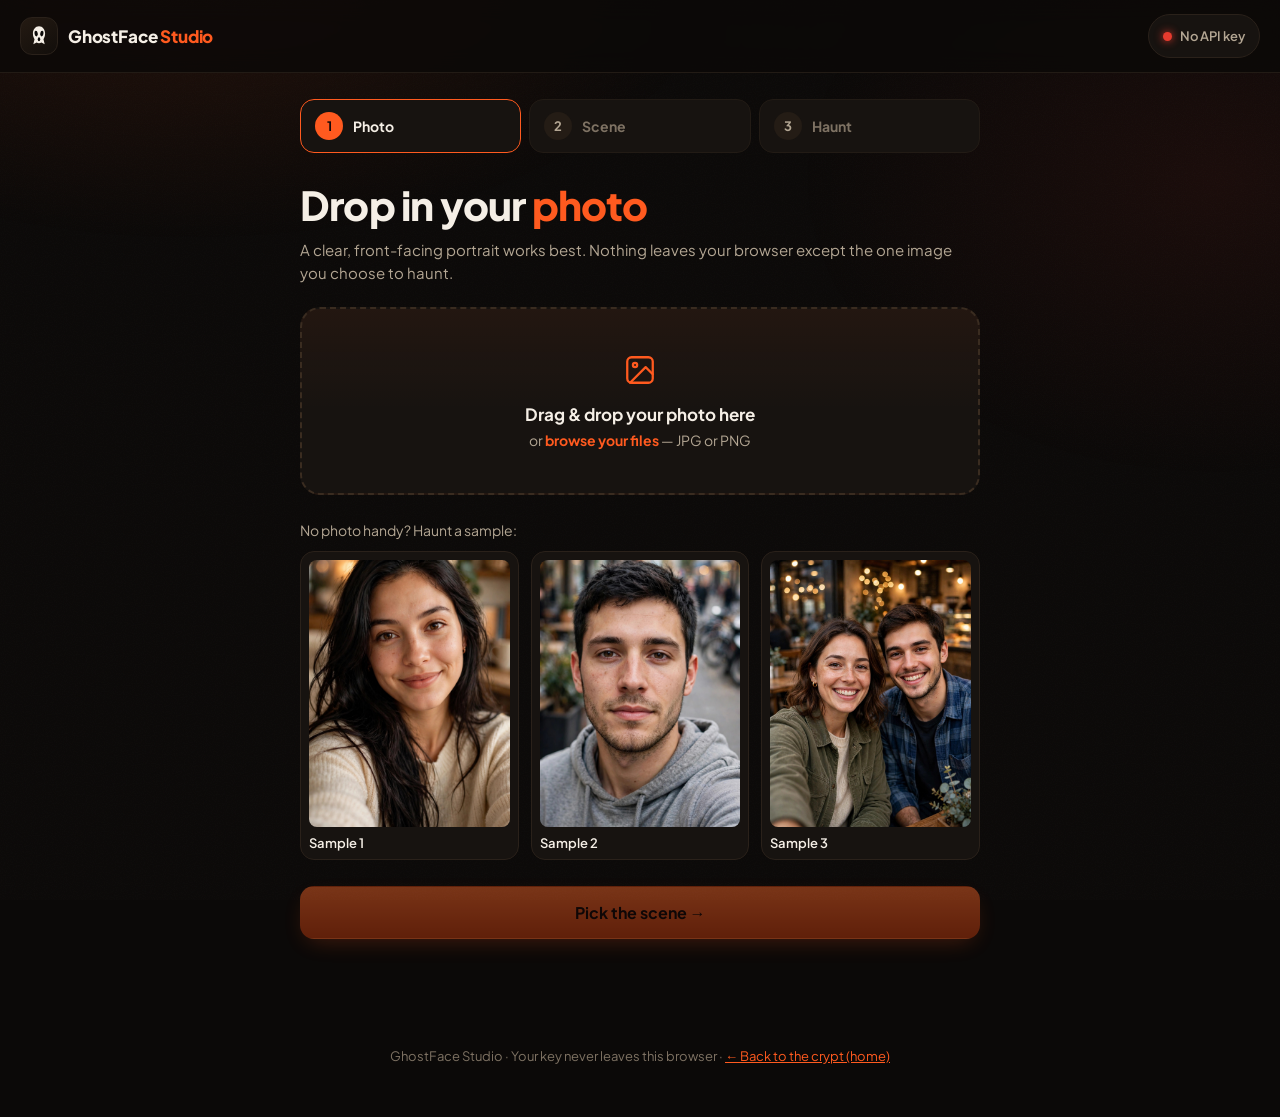
==== app/index.html @ b856be1e "GhostFace Studio v1: landing + app + license keys" ====
<!DOCTYPE html>
<html lang="en">
<head>
<meta charset="UTF-8">
<meta name="viewport" content="width=device-width, initial-scale=1.0, viewport-fit=cover">
<title>GhostFace Studio — Make your Ghostface horror portrait</title>
<meta name="description" content="Turn any photo into a cinematic Ghostface horror portrait for the TikTok trend. Upload, pick a scene, generate. Free in your browser.">
<meta name="theme-color" content="#0B0908">
<link rel="icon" href="data:image/svg+xml,%3Csvg xmlns='http://www.w3.org/2000/svg' viewBox='0 0 64 64'%3E%3Crect width='64' height='64' rx='14' fill='%230B0908'/%3E%3Cpath d='M32 8c-9 0-15 8-15 18 0 6 2 10 4 14l-3 12 8-4c2 1 4 2 6 2s4-1 6-2l8 4-3-12c2-4 4-8 4-14 0-10-6-18-15-18z' fill='%23F5EFE6'/%3E%3Cellipse cx='25' cy='26' rx='4' ry='7' fill='%230B0908' transform='rotate(-12 25 26)'/%3E%3Cellipse cx='39' cy='26' rx='4' ry='7' fill='%230B0908' transform='rotate(12 39 26)'/%3E%3Cellipse cx='32' cy='40' rx='3' ry='5' fill='%230B0908'/%3E%3C/svg%3E">
<link rel="stylesheet" href="vendor/fonts/fonts.css">
<link rel="stylesheet" href="styles.css">
</head>
<body>
<div class="fog" aria-hidden="true"></div>

<header class="app-header">
  <a class="brand" href="../" aria-label="GhostFace Studio home">
    <span class="brand-mark" aria-hidden="true">
      <svg viewBox="0 0 64 64" width="26" height="26"><path d="M32 8c-9 0-15 8-15 18 0 6 2 10 4 14l-3 12 8-4c2 1 4 2 6 2s4-1 6-2l8 4-3-12c2-4 4-8 4-14 0-10-6-18-15-18z" fill="#F5EFE6"/><ellipse cx="25" cy="26" rx="4" ry="7" fill="#0B0908" transform="rotate(-12 25 26)"/><ellipse cx="39" cy="26" rx="4" ry="7" fill="#0B0908" transform="rotate(12 39 26)"/><ellipse cx="32" cy="40" rx="3" ry="5" fill="#0B0908"/></svg>
    </span>
    <span class="brand-name">GhostFace <em>Studio</em></span>
  </a>
  <div class="header-actions">
    <button class="key-pill" id="key-pill" type="button" aria-label="API key settings">
      <span class="key-dot" id="key-dot" aria-hidden="true"></span>
      <span id="key-pill-label">No API key</span>
    </button>
  </div>
</header>

<main class="app-main">
  <ol class="steps" aria-label="Progress">
    <li class="step is-active" data-step="1"><span class="step-n">1</span><span class="step-t">Photo</span></li>
    <li class="step" data-step="2"><span class="step-n">2</span><span class="step-t">Scene</span></li>
    <li class="step" data-step="3"><span class="step-n">3</span><span class="step-t">Haunt</span></li>
  </ol>

  <!-- STEP 1 — PHOTO -->
  <section class="panel" id="panel-1" aria-label="Step 1: your photo">
    <h1 class="panel-title">Drop in your <span class="ember">photo</span></h1>
    <p class="panel-sub">A clear, front-facing portrait works best. Nothing leaves your browser except the one image you choose to haunt.</p>

    <div class="dropzone" id="dropzone" role="button" tabindex="0" aria-label="Upload a photo: click to browse or drag and drop an image">
      <div class="dz-icon" aria-hidden="true">
        <svg viewBox="0 0 24 24" width="34" height="34" fill="none" stroke="currentColor" stroke-width="1.6" stroke-linecap="round" stroke-linejoin="round"><rect x="3" y="3" width="18" height="18" rx="3"/><circle cx="8.5" cy="8.5" r="1.5"/><path d="M21 15l-5-5L5 21"/></svg>
      </div>
      <p class="dz-title">Drag &amp; drop your photo here</p>
      <p class="dz-sub">or <span class="dz-link">browse your files</span> — JPG or PNG</p>
      <input type="file" id="file-input" accept="image/jpeg,image/png,image/webp" hidden>
    </div>

    <div class="photo-ready" id="photo-ready" hidden>
      <img id="photo-thumb" alt="Your uploaded photo">
      <div class="photo-ready-meta">
        <p class="photo-ready-name" id="photo-name">photo.jpg</p>
        <button class="link-btn" id="change-photo" type="button">Choose a different photo</button>
      </div>
    </div>

    <div class="samples">
      <p class="samples-label">No photo handy? Haunt a sample:</p>
      <div class="sample-row">
        <button class="sample-btn" type="button" data-sample="1"><img src="assets/sample-1.jpg" alt="Sample portrait 1" loading="lazy"><span>Sample 1</span></button>
        <button class="sample-btn" type="button" data-sample="2"><img src="assets/sample-2.jpg" alt="Sample portrait 2" loading="lazy"><span>Sample 2</span></button>
        <button class="sample-btn" type="button" data-sample="3"><img src="assets/sample-3.jpg" alt="Sample portrait 3" loading="lazy"><span>Sample 3</span></button>
      </div>
    </div>

    <div class="panel-actions">
      <button class="btn btn-ember btn-lg" id="to-step-2" type="button" disabled>Pick the scene →</button>
    </div>
  </section>

  <!-- STEP 2 — SCENE -->
  <section class="panel" id="panel-2" aria-label="Step 2: pick a scene" hidden>
    <h1 class="panel-title">Pick your <span class="ember">nightmare</span></h1>
    <p class="panel-sub">Where does he find you?</p>

    <div class="scene-grid" role="radiogroup" aria-label="Scene presets">
      <button class="scene-card is-selected" type="button" role="radio" aria-checked="true" data-scene="lurking">
        <img src="../assets/hero-after.jpg" alt="Ghostface lurking behind you" loading="lazy">
        <span class="scene-name">Lurking Behind You</span>
        <span class="scene-blurb">The classic. He's right there.</span>
      </button>
      <button class="scene-card" type="button" role="radio" aria-checked="false" data-scene="hallway">
        <img src="../assets/scene-hallway.jpg" alt="Ghostface at the end of a dark hallway" loading="lazy">
        <span class="scene-name">Dark Hallway</span>
        <span class="scene-blurb">End of the corridor. Don't run.</span>
      </button>
      <button class="scene-card" type="button" role="radio" aria-checked="false" data-scene="woods">
        <img src="../assets/scene-woods.jpg" alt="Ghostface emerging from fog in dark woods" loading="lazy">
        <span class="scene-name">Foggy Woods</span>
        <span class="scene-blurb">Moonlight. Fog. Footsteps.</span>
      </button>
      <button class="scene-card" type="button" role="radio" aria-checked="false" data-scene="house">
        <img src="../assets/scene-house.jpg" alt="Ghostface in the doorway of an abandoned house" loading="lazy">
        <span class="scene-name">Abandoned House</span>
        <span class="scene-blurb">The door was already open.</span>
      </button>
    </div>

    <label class="field-label" for="custom-prompt">Custom direction <span class="opt">(optional)</span></label>
    <textarea id="custom-prompt" rows="2" maxlength="300" placeholder="e.g. make it rain, add a flickering neon sign behind him…"></textarea>

    <div class="panel-actions split">
      <button class="btn btn-ghost" id="back-to-1" type="button">← Photo</button>
      <button class="btn btn-ember btn-lg" id="generate-btn" type="button">🔪 Generate the haunt</button>
    </div>
    <p class="fineprint">Uses your own free Gemini API key — one image per generation. <button class="link-btn" id="open-settings-2" type="button">Check key settings</button></p>
  </section>

  <!-- STEP 3 — RESULT -->
  <section class="panel" id="panel-3" aria-label="Step 3: your haunt" hidden>
    <div class="generating" id="generating" hidden>
      <div class="flicker-mask" aria-hidden="true">
        <svg viewBox="0 0 64 64" width="72" height="72"><path d="M32 8c-9 0-15 8-15 18 0 6 2 10 4 14l-3 12 8-4c2 1 4 2 6 2s4-1 6-2l8 4-3-12c2-4 4-8 4-14 0-10-6-18-15-18z" fill="#F5EFE6"/><ellipse cx="25" cy="26" rx="4" ry="7" fill="#0B0908" transform="rotate(-12 25 26)"/><ellipse cx="39" cy="26" rx="4" ry="7" fill="#0B0908" transform="rotate(12 39 26)"/><ellipse cx="32" cy="40" rx="3" ry="5" fill="#0B0908"/></svg>
      </div>
      <h1 class="panel-title">Summoning him…</h1>
      <p class="gen-status" id="gen-status">Waking the mask…</p>
      <p class="fineprint">This takes 10–30 seconds. Don't close the tab.</p>
    </div>

    <div class="result" id="result" hidden>
      <h1 class="panel-title">He <span class="ember">found</span> you.</h1>
      <div class="result-frame">
        <img id="result-img" alt="Your Ghostface horror portrait">
        <span class="result-badge" id="result-badge">FREE · watermarked</span>
      </div>
      <div class="panel-actions split wrap">
        <button class="btn btn-ember btn-lg" id="download-btn" type="button">⬇ Download</button>
        <button class="btn btn-ghost" id="caption-btn" type="button">📋 Copy TikTok caption</button>
      </div>
      <div class="panel-actions split">
        <button class="btn btn-ghost" id="back-to-2" type="button">← New scene</button>
        <button class="btn btn-ghost" id="again-btn" type="button">↻ Haunt again</button>
      </div>
      <div class="pro-nudge" id="pro-nudge">
        <p><strong>Want it clean?</strong> Pro removes the watermark and exports at 2048px — <span class="pro-price" data-pro-price>$4.99 one-time</span>.</p>
        <div class="pro-row">
          <button class="btn btn-ember btn-sm" id="gopro-btn" type="button">Go Pro</button>
          <div class="key-row">
            <input id="key-input" class="key-input" placeholder="GF-XXXX-XXXX-XXXX" autocomplete="off" spellcheck="false" aria-label="Pro license key">
            <button id="key-apply" class="btn btn-dark btn-sm" type="button">Unlock</button>
          </div>
        </div>
        <p class="fineprint" id="key-msg" role="status"></p>
      </div>
    </div>

    <div class="gen-error" id="gen-error" hidden>
      <h1 class="panel-title">The mask <span class="ember">slipped.</span></h1>
      <p id="gen-error-msg">Something went wrong.</p>
      <div class="panel-actions split">
        <button class="btn btn-ghost" id="error-back" type="button">← Back</button>
        <button class="btn btn-ember" id="error-retry" type="button">↻ Try again</button>
      </div>
    </div>
  </section>
</main>

<footer class="app-footer">
  <p>GhostFace Studio · Your key never leaves this browser · <a href="../">← Back to the crypt (home)</a></p>
</footer>

<!-- SETTINGS MODAL -->
<div class="modal-backdrop" id="settings-modal" hidden>
  <div class="modal" role="dialog" aria-modal="true" aria-labelledby="settings-title">
    <button class="modal-x" id="settings-close" type="button" aria-label="Close settings">✕</button>
    <h2 id="settings-title">Your Gemini API key</h2>
    <p class="modal-sub">GhostFace Studio has no servers and no key of its own — you bring a <strong>free</strong> key from Google AI Studio. It's stored only in this browser (localStorage), never sent anywhere except Google's API.</p>
    <ol class="key-steps">
      <li>Open <a href="https://aistudio.google.com/app/apikey" target="_blank" rel="noopener">aistudio.google.com/app/apikey</a> (free Google account)</li>
      <li>Click <strong>Create API key</strong>, copy it</li>
      <li>Paste it below and save</li>
    </ol>
    <label class="field-label" for="api-key-input">API key</label>
    <input type="password" id="api-key-input" class="text-input" placeholder="AIza…" autocomplete="off" spellcheck="false">
    <p class="fineprint" id="api-key-msg" role="status"></p>
    <div class="modal-actions">
      <button class="btn btn-ghost btn-sm" id="api-key-clear" type="button">Remove key</button>
      <button class="btn btn-ember" id="api-key-save" type="button">Save key</button>
    </div>
    <p class="fineprint">Free tier ≈ 50 image generations/day. Your photo + prompt go to Google's Gemini API to render the portrait.</p>
  </div>
</div>

<div class="toast" id="toast" role="status" aria-live="polite" hidden></div>

<script src="config.js"></script>
<script src="app.js"></script>
</body>
</html>
---- app/vendor/fonts/fonts.css ----
@font-face {
  font-family: 'Plus Jakarta Sans';
  font-style: italic;
  font-weight: 400 800;
  font-display: swap;
  src: url('jakarta-italic-400800.woff2') format('woff2');
  unicode-range: U+0000-00FF, U+0131, U+0152-0153, U+02BB-02BC, U+02C6, U+02DA, U+02DC, U+0304, U+0308, U+0329, U+2000-206F, U+20AC, U+2122, U+2191, U+2193, U+2212, U+2215, U+FEFF, U+FFFD;
}
@font-face {
  font-family: 'Plus Jakarta Sans';
  font-style: normal;
  font-weight: 400 800;
  font-display: swap;
  src: url('jakarta-normal-400800.woff2') format('woff2');
  unicode-range: U+0000-00FF, U+0131, U+0152-0153, U+02BB-02BC, U+02C6, U+02DA, U+02DC, U+0304, U+0308, U+0329, U+2000-206F, U+20AC, U+2122, U+2191, U+2193, U+2212, U+2215, U+FEFF, U+FFFD;
}
---- app/styles.css ----
/* ============================================================
   GhostFace Studio — app styles
   Dark premium Halloween: near-black, ember, bone.
   Tokens shared with the landing page.
   ============================================================ */
:root {
  --bg: #0B0908;
  --bg-2: #12100D;
  --card: #171310;
  --card-2: #1D1712;
  --line: #2A211A;
  --line-soft: #221B15;
  --ember: #FF5A1F;
  --ember-deep: #C73E0E;
  --blood: #E63B2E;
  --bone: #F5EFE6;
  --muted: #B3A693;
  --faint: #7E7263;
  --ok: #4ADE80;
  --warn: #FBBF24;
  --r-lg: 20px;
  --r-md: 14px;
  --r-sm: 10px;
  --font: 'Plus Jakarta Sans', -apple-system, BlinkMacSystemFont, 'Segoe UI', Roboto, Helvetica, Arial, sans-serif;
}

* { box-sizing: border-box; }
[hidden] { display: none !important; }
html { -webkit-text-size-adjust: 100%; }
body {
  margin: 0;
  background: var(--bg);
  color: var(--bone);
  font-family: var(--font);
  min-height: 100vh;
  -webkit-font-smoothing: antialiased;
}
body::before {
  content: ""; position: fixed; inset: 0; z-index: 0; pointer-events: none;
  background:
    radial-gradient(900px 480px at 15% -5%, rgba(255, 90, 31, .10), transparent 60%),
    radial-gradient(700px 500px at 95% 20%, rgba(230, 59, 46, .07), transparent 60%);
}
.fog {
  position: fixed; inset: 0; z-index: 0; pointer-events: none; opacity: .5;
  background-image: url("data:image/svg+xml,%3Csvg xmlns='http://www.w3.org/2000/svg' width='140' height='140'%3E%3Cfilter id='n'%3E%3CfeTurbulence type='fractalNoise' baseFrequency='0.9' numOctaves='2'/%3E%3C/filter%3E%3Crect width='140' height='140' filter='url(%23n)' opacity='0.05'/%3E%3C/svg%3E");
}
.app-header, .app-main, .app-footer { position: relative; z-index: 1; }

/* ---------- header ---------- */
.app-header {
  display: flex; align-items: center; justify-content: space-between;
  padding: 14px 20px;
  border-bottom: 1px solid var(--line-soft);
  background: rgba(11, 9, 8, .82);
  backdrop-filter: blur(12px);
  position: sticky; top: 0; z-index: 20;
}
.brand { display: flex; align-items: center; gap: 10px; text-decoration: none; color: var(--bone); }
.brand-mark { display: grid; place-items: center; width: 38px; height: 38px; border-radius: 12px;
  background: linear-gradient(145deg, #241A12, #120E0B); border: 1px solid var(--line); }
.brand-name { font-weight: 800; letter-spacing: -.01em; font-size: 17px; }
.brand-name em { font-style: normal; color: var(--ember); }
.header-actions { display: flex; gap: 10px; align-items: center; }
.key-pill {
  display: flex; align-items: center; gap: 8px;
  background: var(--card); border: 1px solid var(--line); color: var(--muted);
  border-radius: 999px; padding: 9px 14px; font: 600 13px var(--font); cursor: pointer;
  min-height: 44px;
}
.key-pill:hover { border-color: var(--ember); color: var(--bone); }
.key-dot { width: 9px; height: 9px; border-radius: 50%; background: var(--blood); box-shadow: 0 0 8px var(--blood); }
.key-pill.has-key .key-dot { background: var(--ok); box-shadow: 0 0 8px var(--ok); }
.key-pill.has-key { color: var(--bone); }

/* ---------- layout ---------- */
.app-main { max-width: 720px; margin: 0 auto; padding: 26px 20px 70px; }
.steps {
  list-style: none; display: flex; gap: 8px; margin: 0 0 26px; padding: 0;
}
.step {
  flex: 1; display: flex; align-items: center; gap: 10px;
  padding: 12px 14px; border-radius: var(--r-md);
  border: 1px solid var(--line-soft); background: var(--card);
  color: var(--faint); font-weight: 700; font-size: 14px;
}
.step-n {
  width: 28px; height: 28px; border-radius: 50%; display: grid; place-items: center;
  background: #241C15; color: var(--muted); font-size: 13px; flex: none;
}
.step.is-active { border-color: var(--ember); color: var(--bone); }
.step.is-active .step-n { background: var(--ember); color: #14090A; }
.step.is-done .step-n { background: var(--ok); color: #0B0908; }

.panel { animation: rise .35s ease; }
@keyframes rise { from { opacity: 0; transform: translateY(10px); } to { opacity: 1; transform: none; } }
.panel-title { font-size: clamp(28px, 5vw, 40px); letter-spacing: -.02em; margin: 0 0 8px; font-weight: 800; }
.ember { color: var(--ember); }
.panel-sub { color: var(--muted); margin: 0 0 22px; line-height: 1.55; font-size: 15px; }

/* ---------- buttons ---------- */
.btn {
  font: 700 15px var(--font); border-radius: 14px; border: 1px solid transparent;
  padding: 13px 22px; cursor: pointer; min-height: 52px;
  display: inline-flex; align-items: center; justify-content: center; gap: 8px;
  text-decoration: none; transition: transform .08s ease, box-shadow .15s ease, background .15s ease;
}
.btn:active { transform: scale(.98); }
.btn:disabled { opacity: .45; cursor: not-allowed; }
.btn-ember { background: linear-gradient(180deg, #FF6A2B, var(--ember-deep)); color: #160806;
  box-shadow: 0 8px 24px -8px rgba(255, 90, 31, .6); }
.btn-ember:hover:not(:disabled) { box-shadow: 0 10px 30px -6px rgba(255, 90, 31, .75); }
.btn-ghost { background: var(--card); border-color: var(--line); color: var(--bone); }
.btn-ghost:hover { border-color: var(--ember); }
.btn-dark { background: #0E0B09; border-color: var(--line); color: var(--bone); }
.btn-lg { font-size: 16px; padding: 15px 28px; }
.btn-sm { min-height: 44px; padding: 10px 16px; font-size: 13.5px; border-radius: 11px; }
.link-btn {
  background: none; border: none; padding: 0; cursor: pointer;
  color: var(--ember); font: 600 14px var(--font); text-decoration: underline;
  text-underline-offset: 3px;
}

/* ---------- dropzone ---------- */
.dropzone {
  border: 2px dashed #3A2C20; border-radius: var(--r-lg);
  background: linear-gradient(180deg, rgba(255,90,31,.05), transparent 55%), var(--card);
  padding: 44px 24px; text-align: center; cursor: pointer;
  transition: border-color .15s ease, background .15s ease;
}
.dropzone:hover, .dropzone:focus-visible { border-color: var(--ember); outline: none; }
.dropzone.is-drag { border-color: var(--ember); background: rgba(255, 90, 31, .10); }
.dz-icon { color: var(--ember); margin-bottom: 12px; }
.dz-title { font-weight: 700; font-size: 17px; margin: 0 0 6px; }
.dz-sub { color: var(--muted); margin: 0; font-size: 14px; }
.dz-link { color: var(--ember); font-weight: 700; }

.photo-ready {
  display: flex; gap: 16px; align-items: center;
  border: 1px solid var(--ember); border-radius: var(--r-lg); padding: 14px;
  background: rgba(255, 90, 31, .06); margin-bottom: 20px;
}
.photo-ready img { width: 84px; height: 84px; object-fit: cover; border-radius: 12px; flex: none; }
.photo-ready-name { margin: 0 0 6px; font-weight: 700; }

.samples { margin-top: 26px; }
.samples-label { color: var(--muted); font-size: 14px; margin: 0 0 12px; }
.sample-row { display: grid; grid-template-columns: repeat(3, 1fr); gap: 12px; }
.sample-btn {
  background: var(--card); border: 1px solid var(--line); border-radius: var(--r-md);
  padding: 8px; cursor: pointer; color: var(--bone); font: 600 13px var(--font);
  display: flex; flex-direction: column; gap: 8px; min-height: 44px;
}
.sample-btn:hover { border-color: var(--ember); }
.sample-btn img { width: 100%; aspect-ratio: 3/4; object-fit: cover; border-radius: 8px; }
.sample-btn.is-picked { border-color: var(--ember); box-shadow: 0 0 0 1px var(--ember); }

.panel-actions { display: flex; gap: 12px; margin-top: 26px; }
.panel-actions.split { justify-content: space-between; }
.panel-actions.wrap { flex-wrap: wrap; }
.panel-actions .btn-ember.btn-lg { flex: 1; }

/* ---------- scenes ---------- */
.scene-grid { display: grid; grid-template-columns: 1fr 1fr; gap: 14px; margin-bottom: 22px; }
.scene-card {
  position: relative; border: 1px solid var(--line); border-radius: var(--r-lg);
  background: var(--card); padding: 10px; cursor: pointer; text-align: left;
  color: var(--bone); font-family: var(--font); overflow: hidden;
  transition: border-color .15s ease, transform .1s ease;
}
.scene-card:hover { border-color: #4A3826; }
.scene-card:active { transform: scale(.99); }
.scene-card img { width: 100%; aspect-ratio: 4/5; object-fit: cover; border-radius: 10px; display: block; }
.scene-card.is-selected { border-color: var(--ember); box-shadow: 0 0 0 1px var(--ember), 0 12px 30px -12px rgba(255,90,31,.5); }
.scene-card.is-selected::after {
  content: "✓"; position: absolute; top: 16px; right: 16px;
  width: 30px; height: 30px; border-radius: 50%;
  background: var(--ember); color: #14090A; font-weight: 800;
  display: grid; place-items: center; font-size: 16px;
}
.scene-name { display: block; font-weight: 800; font-size: 15px; margin: 10px 4px 2px; }
.scene-blurb { display: block; color: var(--muted); font-size: 13px; margin: 0 4px 6px; }

.field-label { display: block; font-weight: 700; font-size: 14px; margin: 0 0 8px; }
.field-label .opt { color: var(--faint); font-weight: 500; }
textarea, .text-input {
  width: 100%; background: #0E0B09; border: 1px solid var(--line); border-radius: var(--r-md);
  color: var(--bone); font: 500 15px var(--font); padding: 14px 16px; resize: vertical;
}
textarea:focus, .text-input:focus { outline: none; border-color: var(--ember); }
.fineprint { color: var(--faint); font-size: 13px; line-height: 1.6; margin: 14px 0 0; }
.fineprint a { color: var(--ember); }

/* ---------- generating / result ---------- */
.generating { text-align: center; padding: 50px 10px; }
.flicker-mask { animation: flicker 1.6s infinite; margin-bottom: 18px; }
@keyframes flicker { 0%, 100% { opacity: 1; } 45% { opacity: .55; } 55% { opacity: .9; } 70% { opacity: .65; } }
.gen-status { color: var(--ember); font-weight: 700; font-size: 16px; min-height: 24px; }

.result-frame { position: relative; border-radius: var(--r-lg); overflow: hidden; border: 1px solid var(--line); margin-bottom: 20px; }
.result-frame img { display: block; width: 100%; height: auto; }
.result-badge {
  position: absolute; left: 12px; bottom: 12px;
  background: rgba(11, 9, 8, .85); border: 1px solid var(--line);
  padding: 7px 12px; border-radius: 999px; font-size: 12px; font-weight: 700;
  letter-spacing: .04em; backdrop-filter: blur(6px);
}
.result-badge.pro { border-color: var(--ember); color: var(--ember); }

.gen-error { text-align: center; padding: 30px 10px; }
.gen-error p { color: var(--muted); line-height: 1.6; }

.pro-nudge {
  margin-top: 26px; border: 1px dashed #4A3826; border-radius: var(--r-lg);
  padding: 18px; background: rgba(255, 90, 31, .04);
}
.pro-nudge p { margin: 0 0 12px; font-size: 14.5px; line-height: 1.55; color: var(--muted); }
.pro-nudge strong { color: var(--bone); }
.pro-price { color: var(--ember); font-weight: 800; }
.pro-row { display: flex; gap: 10px; flex-wrap: wrap; align-items: center; }
.key-row { display: flex; gap: 8px; flex: 1; min-width: 240px; }
.key-input {
  flex: 1; background: #0E0B09; border: 1px solid var(--line); border-radius: 11px;
  color: var(--bone); font: 700 14px var(--font); letter-spacing: .06em;
  padding: 10px 14px; min-height: 44px; text-transform: uppercase; min-width: 0;
}
.key-input:focus { outline: none; border-color: var(--ember); }
#key-msg.ok { color: var(--ok); }
#key-msg.bad { color: var(--blood); }

/* ---------- modal ---------- */
.modal-backdrop {
  position: fixed; inset: 0; z-index: 50;
  background: rgba(5, 3, 2, .78); backdrop-filter: blur(6px);
  display: grid; place-items: center; padding: 20px;
}
.modal {
  width: min(480px, 100%); background: var(--card-2); border: 1px solid var(--line);
  border-radius: 22px; padding: 28px; position: relative;
  box-shadow: 0 30px 80px -20px rgba(0,0,0,.8);
  animation: rise .25s ease; max-height: 90vh; overflow: auto;
}
.modal h2 { margin: 0 0 10px; font-size: 22px; letter-spacing: -.01em; }
.modal-sub { color: var(--muted); font-size: 14.5px; line-height: 1.6; margin: 0 0 16px; }
.modal-x {
  position: absolute; top: 14px; right: 14px; width: 40px; height: 40px;
  border-radius: 12px; border: 1px solid var(--line); background: var(--card);
  color: var(--muted); font-size: 16px; cursor: pointer;
}
.key-steps { margin: 0 0 18px; padding-left: 20px; color: var(--muted); font-size: 14.5px; line-height: 1.7; }
.key-steps a { color: var(--ember); font-weight: 700; }
.modal-actions { display: flex; justify-content: space-between; gap: 10px; margin-top: 16px; }

/* ---------- toast / footer ---------- */
.toast {
  position: fixed; left: 50%; bottom: 24px; transform: translateX(-50%);
  background: #1E1611; border: 1px solid var(--ember); color: var(--bone);
  padding: 13px 20px; border-radius: 14px; font: 600 14px var(--font);
  z-index: 60; max-width: min(92vw, 480px); text-align: center;
  box-shadow: 0 16px 40px -10px rgba(0,0,0,.7);
}
.app-footer { text-align: center; padding: 26px 20px 40px; color: var(--faint); font-size: 13px; }
.app-footer a { color: var(--ember); }

/* ---------- responsive ---------- */
@media (max-width: 560px) {
  .app-main { padding: 20px 14px 60px; }
  .step .step-t { display: none; }
  .step { justify-content: center; padding: 10px; }
  .scene-grid { grid-template-columns: 1fr 1fr; gap: 10px; }
  .panel-actions.split { flex-direction: column; }
  .panel-actions.split .btn { width: 100%; }
  .pro-row { flex-direction: column; align-items: stretch; }
  .key-row { min-width: 0; }
}
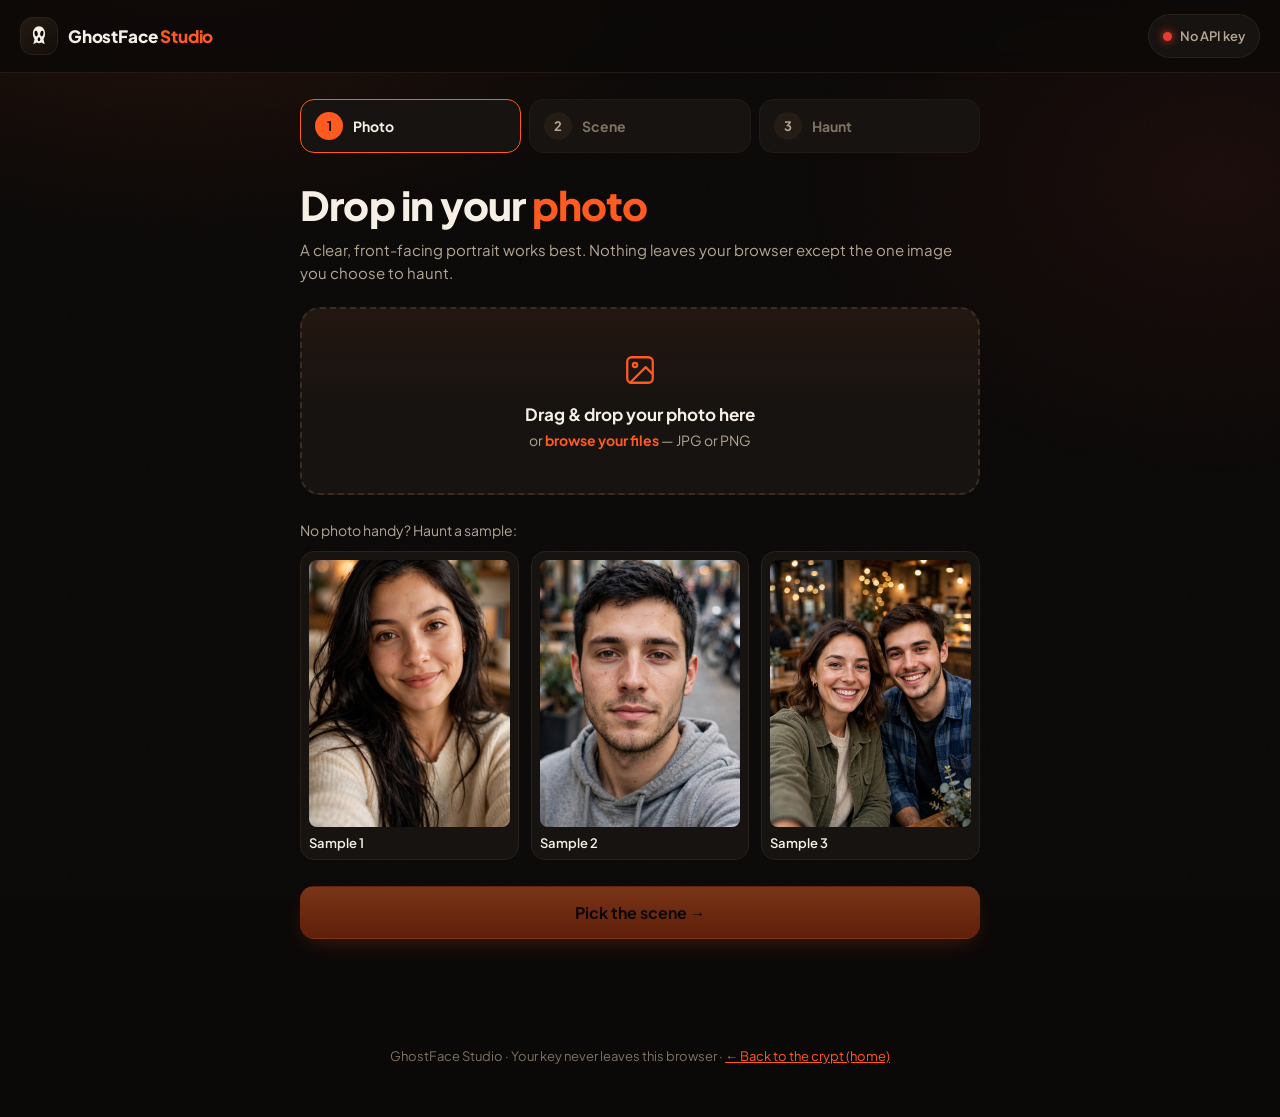
==== commit b1deb3a2: "Diagnose quota errors: show Google's raw error, honest 429 message, Test key button in settings" ====
--- a/app/index.html
+++ b/app/index.html
@@ -150,6 +150,10 @@
     <div class="gen-error" id="gen-error" hidden>
       <h1 class="panel-title">The mask <span class="ember">slipped.</span></h1>
       <p id="gen-error-msg">Something went wrong.</p>
+      <details class="err-details" id="gen-error-details" hidden>
+        <summary>Technical details (what Google actually said)</summary>
+        <p id="gen-error-detail"></p>
+      </details>
       <div class="panel-actions split">
         <button class="btn btn-ghost" id="error-back" type="button">← Back</button>
         <button class="btn btn-ember" id="error-retry" type="button">↻ Try again</button>
@@ -178,6 +182,7 @@
     <p class="fineprint" id="api-key-msg" role="status"></p>
     <div class="modal-actions">
       <button class="btn btn-ghost btn-sm" id="api-key-clear" type="button">Remove key</button>
+      <button class="btn btn-ghost btn-sm" id="api-key-test" type="button">Test key</button>
       <button class="btn btn-ember" id="api-key-save" type="button">Save key</button>
     </div>
     <p class="fineprint">Free tier ≈ 50 image generations/day. Your photo + prompt go to Google's Gemini API to render the portrait.</p>
--- a/app/styles.css
+++ b/app/styles.css
@@ -209,6 +209,11 @@
 
 .gen-error { text-align: center; padding: 30px 10px; }
 .gen-error p { color: var(--muted); line-height: 1.6; }
+.fineprint.ok { color: #7ee2a8; }
+.fineprint.bad { color: #ff9d7a; }
+.err-details { max-width: 560px; margin: 18px auto 0; text-align: left; border: 1px solid rgba(255,255,255,.1); border-radius: 12px; padding: 10px 14px; background: rgba(255,255,255,.03); }
+.err-details summary { cursor: pointer; color: var(--faint); font-size: 13px; }
+.err-details p { font-size: 12.5px; color: var(--muted); word-break: break-word; margin: 8px 0 4px; font-family: ui-monospace, monospace; }
 
 .pro-nudge {
   margin-top: 26px; border: 1px dashed #4A3826; border-radius: var(--r-lg);
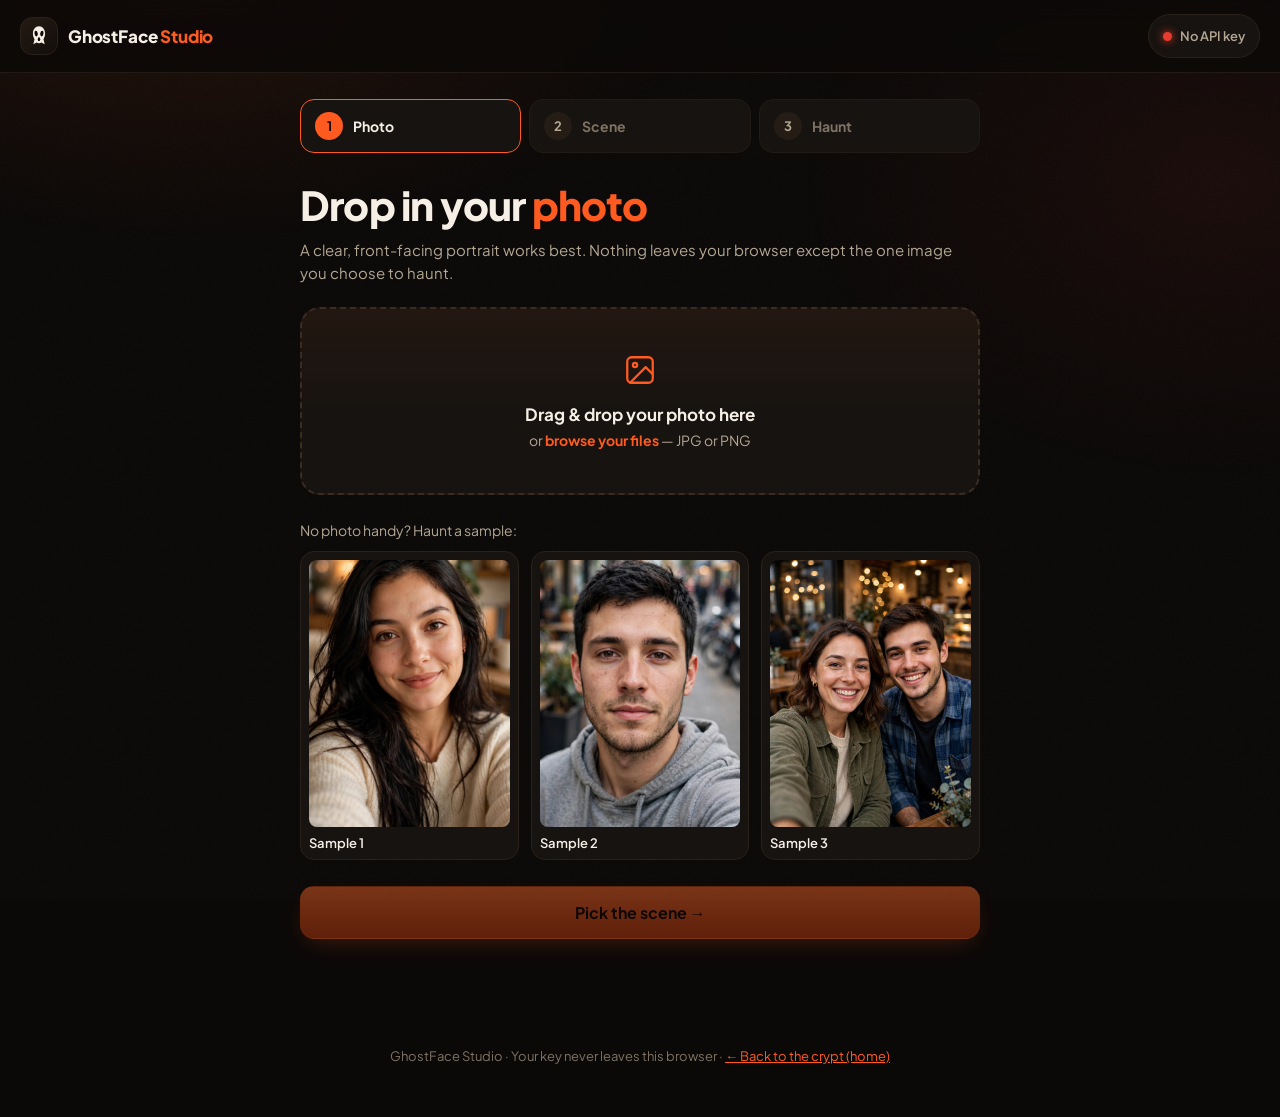
==== commit 709b7b97: "Honest quota copy: free image quota varies by project/region, check AI Studio" ====
--- a/app/index.html
+++ b/app/index.html
@@ -185,7 +185,7 @@
       <button class="btn btn-ghost btn-sm" id="api-key-test" type="button">Test key</button>
       <button class="btn btn-ember" id="api-key-save" type="button">Save key</button>
     </div>
-    <p class="fineprint">Free tier ≈ 50 image generations/day. Your photo + prompt go to Google's Gemini API to render the portrait.</p>
+    <p class="fineprint">Free image quota varies by Google project/region — check yours in AI Studio. Your photo + prompt go to Google's Gemini API to render the portrait.</p>
   </div>
 </div>
 
